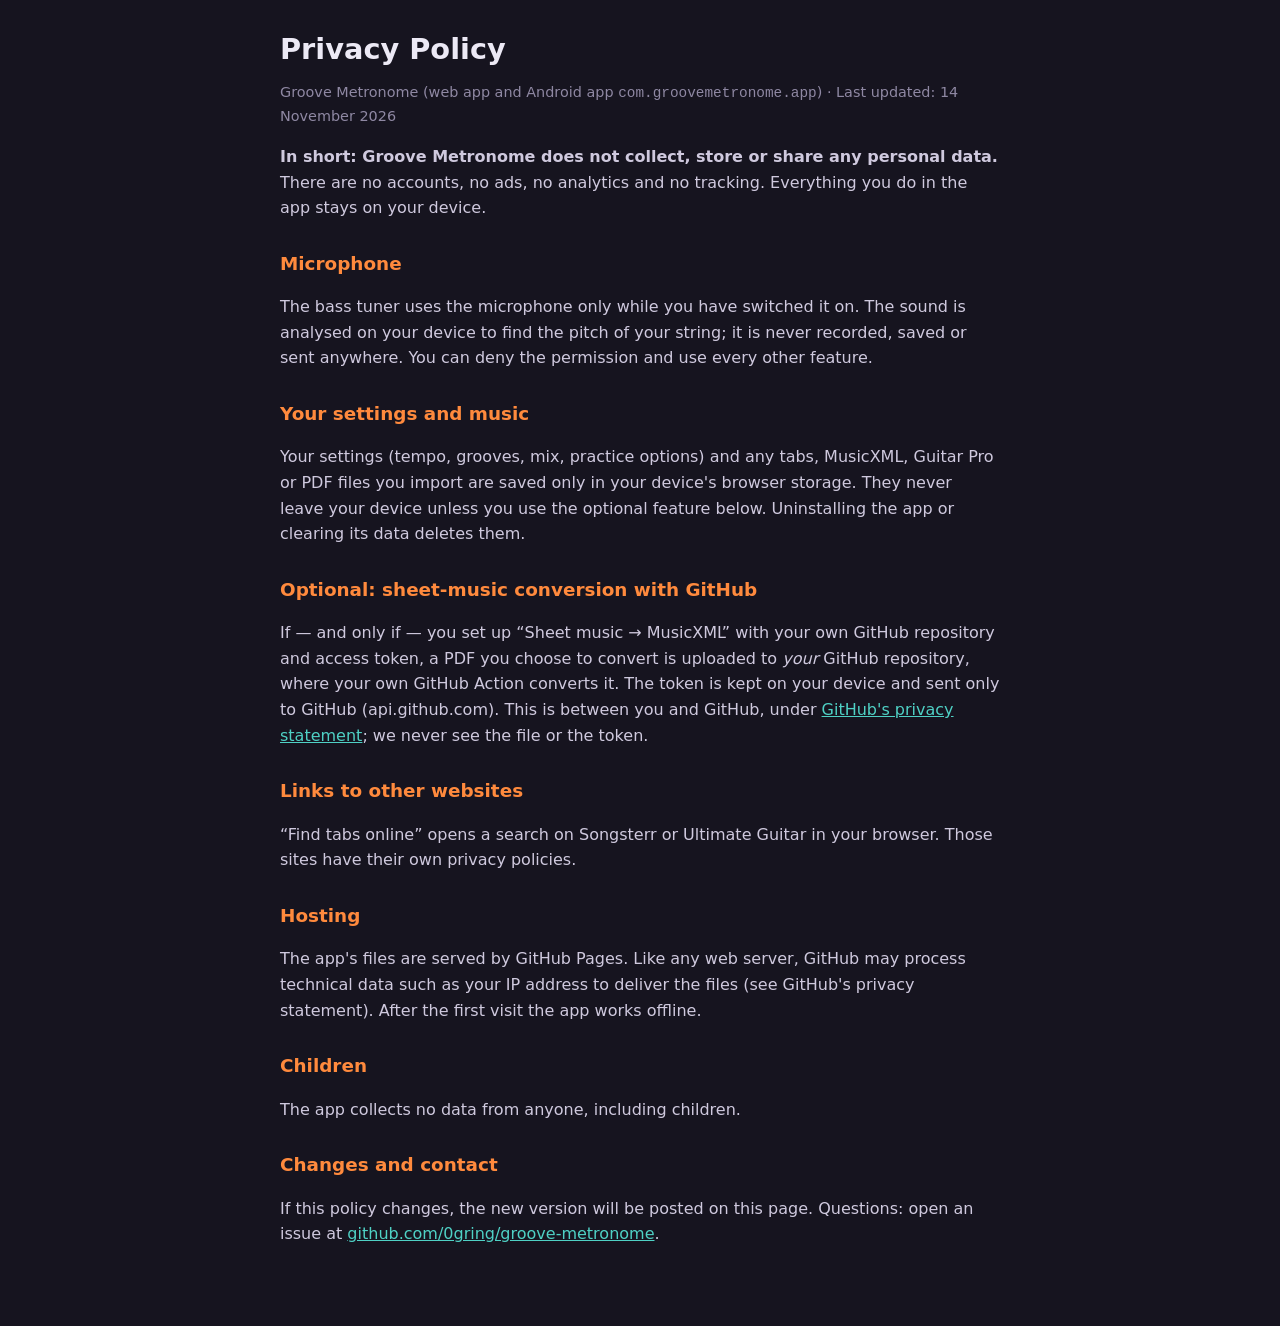
==== privacy.html @ 62f71162 "Prepare for Google Play: privacy policy, store listing, graphics, TWA config - privacy.html (no data" ====
<!doctype html>
<html lang="en">
<head>
  <meta charset="utf-8">
  <meta name="viewport" content="width=device-width, initial-scale=1">
  <meta name="theme-color" content="#16141f">
  <title>Privacy Policy — Groove Metronome</title>
  <link rel="icon" href="icons/icon.svg" type="image/svg+xml">
  <style>
    :root { color-scheme: dark; }
    body { margin: 0; background: #16141f; color: #ece9f5; font: 16px/1.6 system-ui, -apple-system, "Segoe UI", Roboto, sans-serif; }
    main { max-width: 720px; margin: 0 auto; padding: 32px 16px 64px; }
    h1 { font-size: 1.8rem; line-height: 1.2; margin: 0 0 4px; }
    h2 { font-size: 1.15rem; margin: 28px 0 6px; color: #ff8a3d; }
    p, li { color: #cfc9de; }
    a { color: #4fd1c5; }
    .muted { color: #8f88a3; font-size: 0.9rem; }
  </style>
</head>
<body>
<main>
  <h1>Privacy Policy</h1>
  <p class="muted">Groove Metronome (web app and Android app <code>com.groovemetronome.app</code>) · Last updated: 14 November 2026</p>

  <p><strong>In short: Groove Metronome does not collect, store or share any personal data.</strong> There are no accounts,
    no ads, no analytics and no tracking. Everything you do in the app stays on your device.</p>

  <h2>Microphone</h2>
  <p>The bass tuner uses the microphone only while you have switched it on. The sound is
    analysed on your device to find the pitch of your string; it is never recorded, saved or sent anywhere. You can deny the
    permission and use every other feature.</p>

  <h2>Your settings and music</h2>
  <p>Your settings (tempo, grooves, mix, practice options) and any tabs, MusicXML, Guitar Pro or PDF files you import are saved
    only in your device's browser storage. They never leave your device unless you use the optional feature below. Uninstalling
    the app or clearing its data deletes them.</p>

  <h2>Optional: sheet-music conversion with GitHub</h2>
  <p>If — and only if — you set up “Sheet music → MusicXML” with your own GitHub repository and access token, a PDF you choose
    to convert is uploaded to <em>your</em> GitHub repository, where your own GitHub Action converts it. The token is kept on your
    device and sent only to GitHub (api.github.com). This is between you and GitHub, under
    <a href="https://docs.github.com/site-policy/privacy-policies/github-general-privacy-statement">GitHub's privacy statement</a>;
    we never see the file or the token.</p>

  <h2>Links to other websites</h2>
  <p>“Find tabs online” opens a search on Songsterr or Ultimate Guitar in your browser. Those sites have their own privacy
    policies.</p>

  <h2>Hosting</h2>
  <p>The app's files are served by GitHub Pages. Like any web server, GitHub may process technical data such as your IP address
    to deliver the files (see GitHub's privacy statement). After the first visit the app works offline.</p>

  <h2>Children</h2>
  <p>The app collects no data from anyone, including children.</p>

  <h2>Changes and contact</h2>
  <p>If this policy changes, the new version will be posted on this page. Questions: open an issue at
    <a href="https://github.com/0gring/groove-metronome/issues">github.com/0gring/groove-metronome</a>.</p>
</main>
</body>
</html>
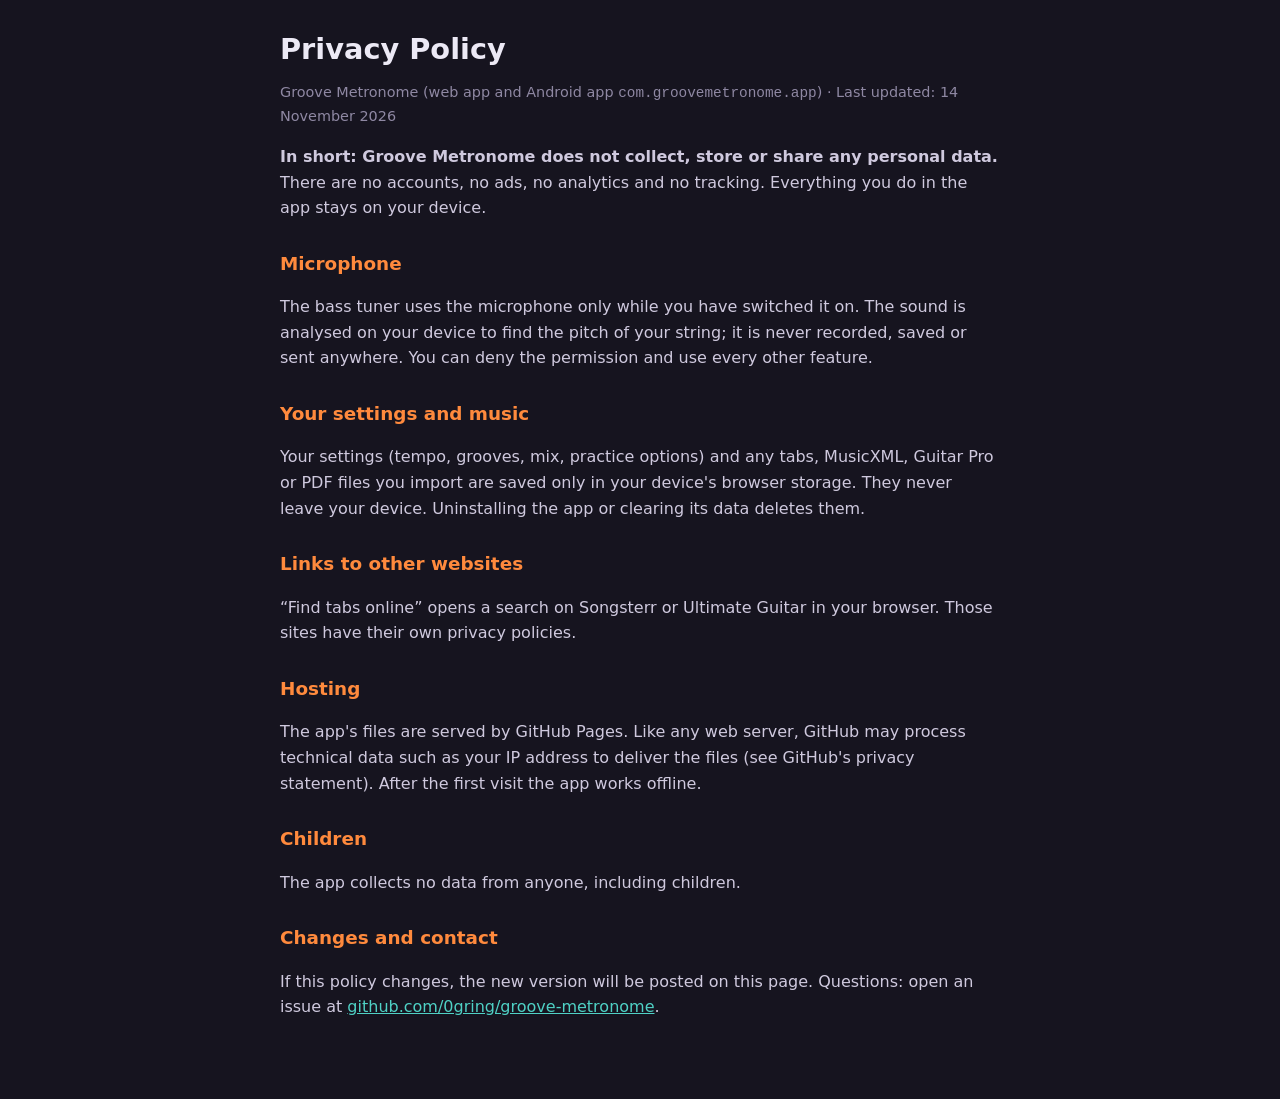
==== commit 946563ef: "Real finger bass; old sound becomes Slap bass; remove PDF-to-MusicXML conversion - New 'Finger bass'" ====
--- a/privacy.html
+++ b/privacy.html
@@ -32,15 +32,8 @@
 
   <h2>Your settings and music</h2>
   <p>Your settings (tempo, grooves, mix, practice options) and any tabs, MusicXML, Guitar Pro or PDF files you import are saved
-    only in your device's browser storage. They never leave your device unless you use the optional feature below. Uninstalling
+    only in your device's browser storage. They never leave your device. Uninstalling
     the app or clearing its data deletes them.</p>
-
-  <h2>Optional: sheet-music conversion with GitHub</h2>
-  <p>If — and only if — you set up “Sheet music → MusicXML” with your own GitHub repository and access token, a PDF you choose
-    to convert is uploaded to <em>your</em> GitHub repository, where your own GitHub Action converts it. The token is kept on your
-    device and sent only to GitHub (api.github.com). This is between you and GitHub, under
-    <a href="https://docs.github.com/site-policy/privacy-policies/github-general-privacy-statement">GitHub's privacy statement</a>;
-    we never see the file or the token.</p>
 
   <h2>Links to other websites</h2>
   <p>“Find tabs online” opens a search on Songsterr or Ultimate Guitar in your browser. Those sites have their own privacy
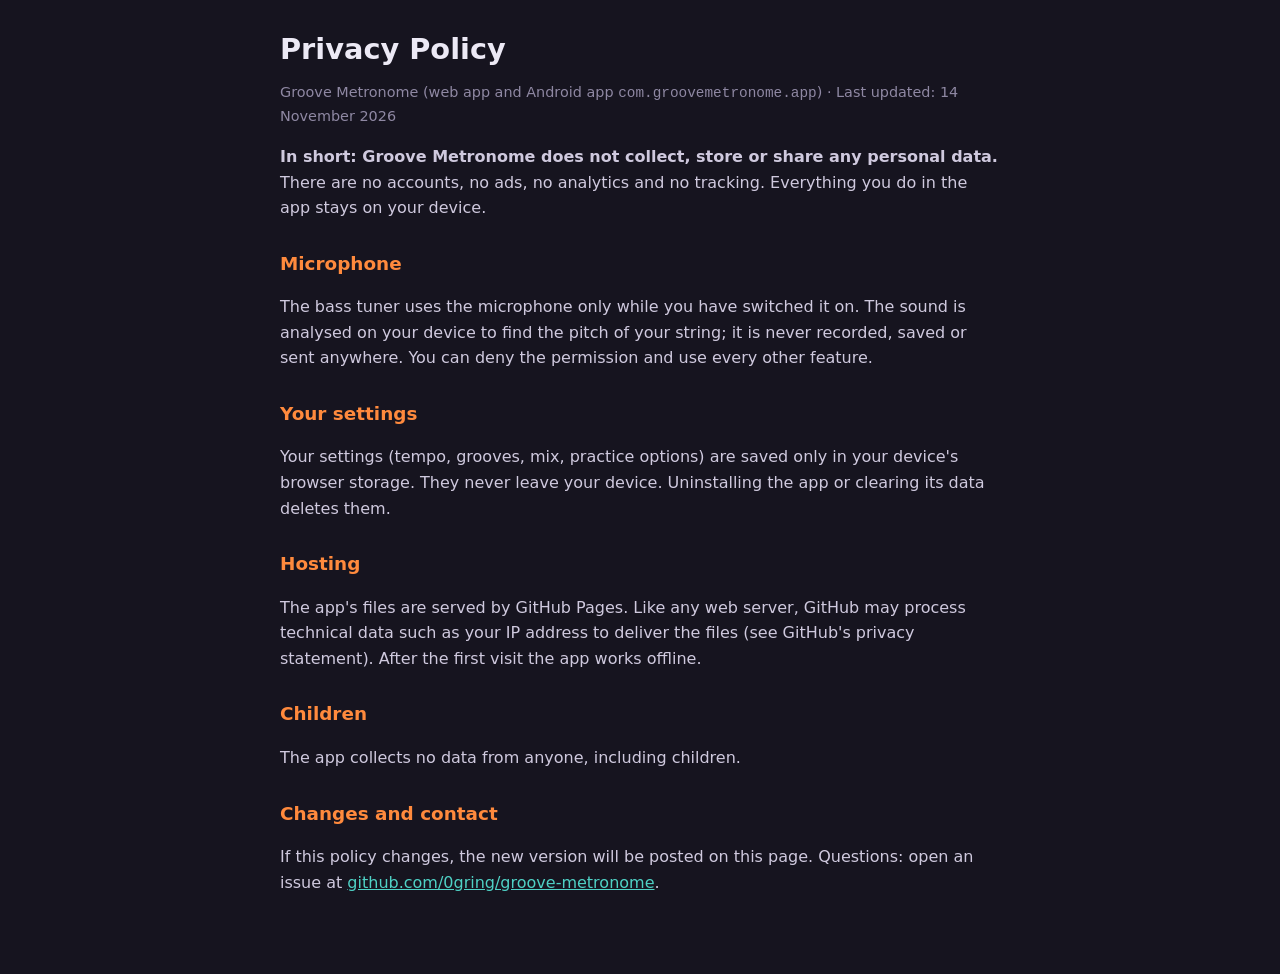
==== commit 3dd71a8c: "Remove My music (file import, paste tab, song library, find tabs online) - Removed the My music card" ====
--- a/privacy.html
+++ b/privacy.html
@@ -30,14 +30,9 @@
     analysed on your device to find the pitch of your string; it is never recorded, saved or sent anywhere. You can deny the
     permission and use every other feature.</p>
 
-  <h2>Your settings and music</h2>
-  <p>Your settings (tempo, grooves, mix, practice options) and any tabs, MusicXML, Guitar Pro or PDF files you import are saved
-    only in your device's browser storage. They never leave your device. Uninstalling
-    the app or clearing its data deletes them.</p>
-
-  <h2>Links to other websites</h2>
-  <p>“Find tabs online” opens a search on Songsterr or Ultimate Guitar in your browser. Those sites have their own privacy
-    policies.</p>
+  <h2>Your settings</h2>
+  <p>Your settings (tempo, grooves, mix, practice options) are saved only in your device's browser storage. They never leave
+    your device. Uninstalling the app or clearing its data deletes them.</p>
 
   <h2>Hosting</h2>
   <p>The app's files are served by GitHub Pages. Like any web server, GitHub may process technical data such as your IP address
